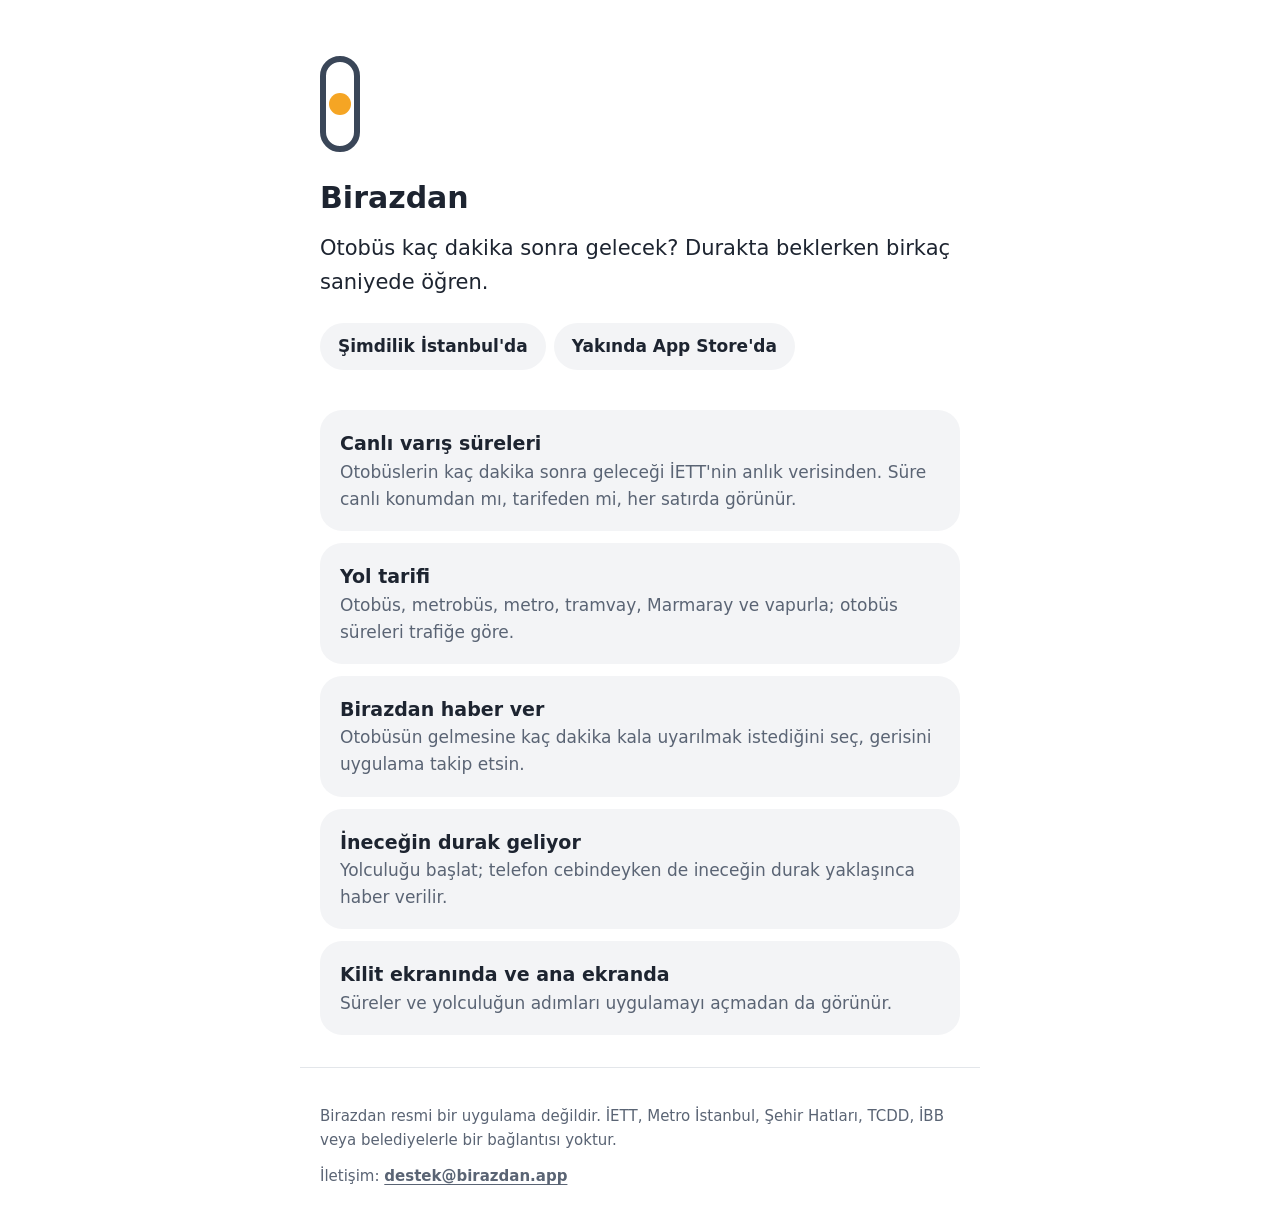
==== index.html @ 0f0e9a71 "Add the website's front page What Birazdan is, where it works, and that it is not official; the app'" ====
<!doctype html>
<html lang="tr">
  <head>
    <meta charset="utf-8" />
    <meta name="viewport" content="width=device-width, initial-scale=1" />
    <title>Birazdan</title>
    <meta name="description" content="Otobüs kaç dakika sonra gelecek? Durakta beklerken birkaç saniyede öğren. İstanbul için canlı varış süreleri ve yol tarifi." />
    <meta property="og:title" content="Birazdan" />
    <meta property="og:description" content="Otobüs kaç dakika sonra gelecek? Durakta beklerken birkaç saniyede öğren." />
    <meta name="theme-color" content="#ffffff" media="(prefers-color-scheme: light)" />
    <meta name="theme-color" content="#12161d" media="(prefers-color-scheme: dark)" />
    <link rel="icon" href="favicon.png" />
    <link rel="apple-touch-icon" href="apple-touch-icon.png" />
    <link rel="stylesheet" href="style.css" />
  </head>
  <body>
    <main>
      <section class="hero">
        <svg class="mark" viewBox="176 64 160 384" role="img" aria-label="Birazdan">
          <rect x="188" y="76" width="136" height="360" rx="68" fill="none" stroke="currentColor" stroke-width="24" />
          <circle cx="256" cy="256" r="44" fill="#F5A524" />
        </svg>
        <h1>Birazdan</h1>
        <p class="lead">Otobüs kaç dakika sonra gelecek? Durakta beklerken birkaç saniyede öğren.</p>
        <p class="pills"><span class="pill">Şimdilik İstanbul'da</span> <span class="pill">Yakında App Store'da</span></p>
      </section>

      <ul class="features">
        <li>
          <strong>Canlı varış süreleri</strong>
          <span>Otobüslerin kaç dakika sonra geleceği İETT'nin anlık verisinden. Süre canlı konumdan mı, tarifeden mi, her satırda görünür.</span>
        </li>
        <li>
          <strong>Yol tarifi</strong>
          <span>Otobüs, metrobüs, metro, tramvay, Marmaray ve vapurla; otobüs süreleri trafiğe göre.</span>
        </li>
        <li>
          <strong>Birazdan haber ver</strong>
          <span>Otobüsün gelmesine kaç dakika kala uyarılmak istediğini seç, gerisini uygulama takip etsin.</span>
        </li>
        <li>
          <strong>İneceğin durak geliyor</strong>
          <span>Yolculuğu başlat; telefon cebindeyken de ineceğin durak yaklaşınca haber verilir.</span>
        </li>
        <li>
          <strong>Kilit ekranında ve ana ekranda</strong>
          <span>Süreler ve yolculuğun adımları uygulamayı açmadan da görünür.</span>
        </li>
      </ul>
    </main>

    <footer>
      <p>Birazdan resmi bir uygulama değildir. İETT, Metro İstanbul, Şehir Hatları, TCDD, İBB veya belediyelerle bir bağlantısı yoktur.</p>
      <p>İletişim: <a href="mailto:destek@birazdan.app">destek@birazdan.app</a></p>
    </footer>
  </body>
</html>
---- style.css ----
/* Birazdan's colors and type, as in the app (see the app repo's CLAUDE.md, "Tasarım"). */

@font-face {
  font-family: "Atkinson Hyperlegible";
  src: url("fonts/AtkinsonHyperlegible-Regular.ttf") format("truetype");
  font-weight: 400;
  font-display: swap;
}

@font-face {
  font-family: "Atkinson Hyperlegible";
  src: url("fonts/AtkinsonHyperlegible-Bold.ttf") format("truetype");
  font-weight: 700;
  font-display: swap;
}

:root {
  --bg: #ffffff;
  --surface: #f3f4f6;
  --divider: #e3e6ea;
  --text: #1d2430;
  --text-2: #5a6474;
  --brand: #3a4658;
  --on-brand: #ffffff;
  color-scheme: light dark;
}

@media (prefers-color-scheme: dark) {
  :root {
    --bg: #12161d;
    --surface: #1d232d;
    --divider: #262d38;
    --text: #eef1f5;
    --text-2: #a3acb9;
    --brand: #dde2e8;
    --on-brand: #12161d;
  }
}

* {
  box-sizing: border-box;
}

html {
  -webkit-text-size-adjust: 100%;
}

body {
  margin: 0;
  background: var(--bg);
  color: var(--text);
  font: 17px/1.6 "Atkinson Hyperlegible", system-ui, -apple-system, sans-serif;
}

main,
footer {
  max-width: 680px;
  margin: 0 auto;
  padding: 0 20px;
}

main {
  padding-top: 56px;
  padding-bottom: 32px;
}

a {
  color: inherit;
  font-weight: 700;
  text-underline-offset: 3px;
}

h1,
h2,
h3 {
  line-height: 1.2;
  margin: 0;
}

h1 {
  font-size: 30px;
}

h2 {
  font-size: 21px;
  margin-top: 40px;
}

h3 {
  font-size: 17px;
  margin-top: 24px;
}

p,
ul {
  margin: 12px 0 0;
}

ul {
  padding-left: 22px;
}

li + li {
  margin-top: 6px;
}

.secondary {
  color: var(--text-2);
}

/* The logo's capsule and lamp; the capsule takes the brand gray of the theme. */
.mark {
  display: block;
  width: 40px;
  height: 96px;
  color: var(--brand);
}

.hero .mark {
  margin-bottom: 28px;
}

.lead {
  font-size: 21px;
  margin-top: 16px;
}

.pills {
  display: flex;
  flex-wrap: wrap;
  gap: 8px;
  margin-top: 24px;
}

.pill {
  padding: 10px 18px;
  border-radius: 999px;
  background: var(--surface);
  font-weight: 700;
}

.features {
  list-style: none;
  padding: 0;
  margin-top: 40px;
  display: grid;
  gap: 12px;
}

.features li {
  margin: 0;
  padding: 18px 20px;
  border-radius: 22px;
  background: var(--surface);
}

.features strong {
  display: block;
  font-size: 19px;
}

.features span {
  color: var(--text-2);
}

/* A text page (privacy, KVKK, support, sources). */
.page header {
  display: flex;
  align-items: center;
  gap: 14px;
  margin-bottom: 32px;
  text-decoration: none;
}

.page header .mark {
  width: 20px;
  height: 48px;
}

.updated {
  color: var(--text-2);
  font-size: 15px;
  margin-top: 8px;
}

footer {
  padding-top: 24px;
  padding-bottom: 40px;
  border-top: 1px solid var(--divider);
  color: var(--text-2);
  font-size: 15px;
}

footer nav {
  display: flex;
  flex-wrap: wrap;
  gap: 4px 18px;
  margin-bottom: 12px;
}

footer nav a {
  display: inline-block;
  padding: 10px 0;
  color: var(--text);
}
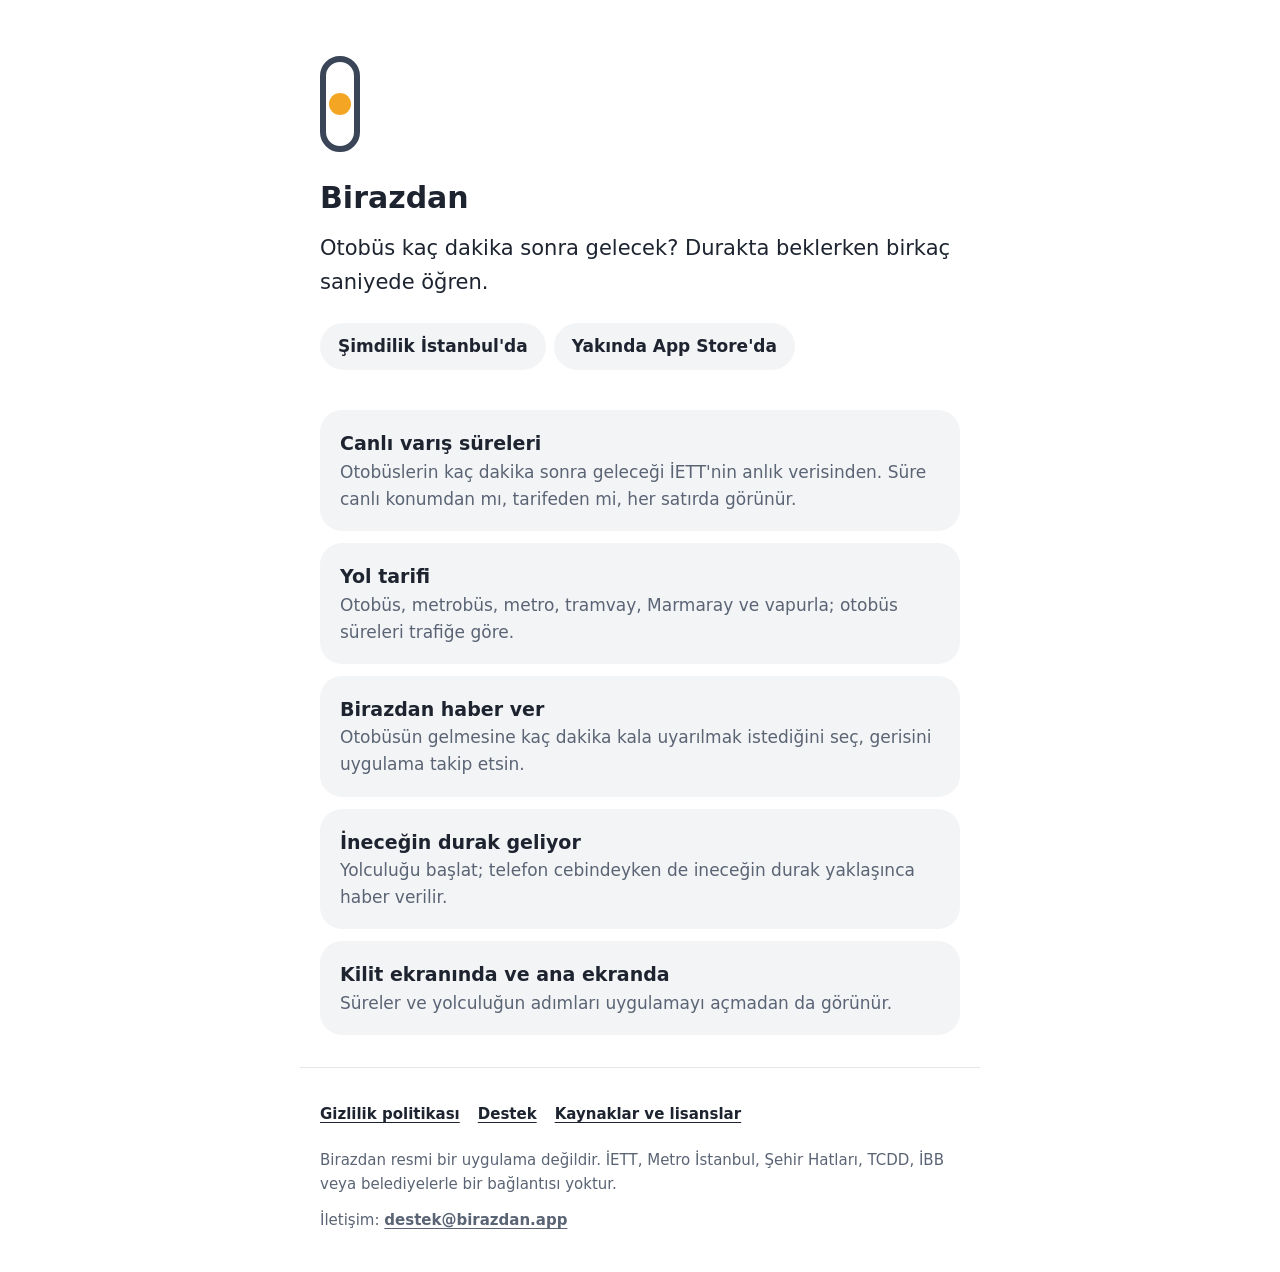
==== commit c6154bc8: "Publish the privacy policy, support and sources pages The privacy policy, a support page with common" ====
--- a/index.html
+++ b/index.html
@@ -50,6 +50,11 @@
     </main>
 
     <footer>
+      <nav>
+        <a href="gizlilik/">Gizlilik politikası</a>
+        <a href="destek/">Destek</a>
+        <a href="kaynaklar/">Kaynaklar ve lisanslar</a>
+      </nav>
       <p>Birazdan resmi bir uygulama değildir. İETT, Metro İstanbul, Şehir Hatları, TCDD, İBB veya belediyelerle bir bağlantısı yoktur.</p>
       <p>İletişim: <a href="mailto:destek@birazdan.app">destek@birazdan.app</a></p>
     </footer>
--- a/style.css
+++ b/style.css
@@ -203,3 +203,15 @@
   padding: 10px 0;
   color: var(--text);
 }
+
+/* A note for the review of a draft; none is published. */
+.todo {
+  padding: 12px 16px;
+  border: 2px dashed var(--text-2);
+  border-radius: 16px;
+}
+
+.page main > a {
+  display: inline-block;
+  text-decoration: none;
+}
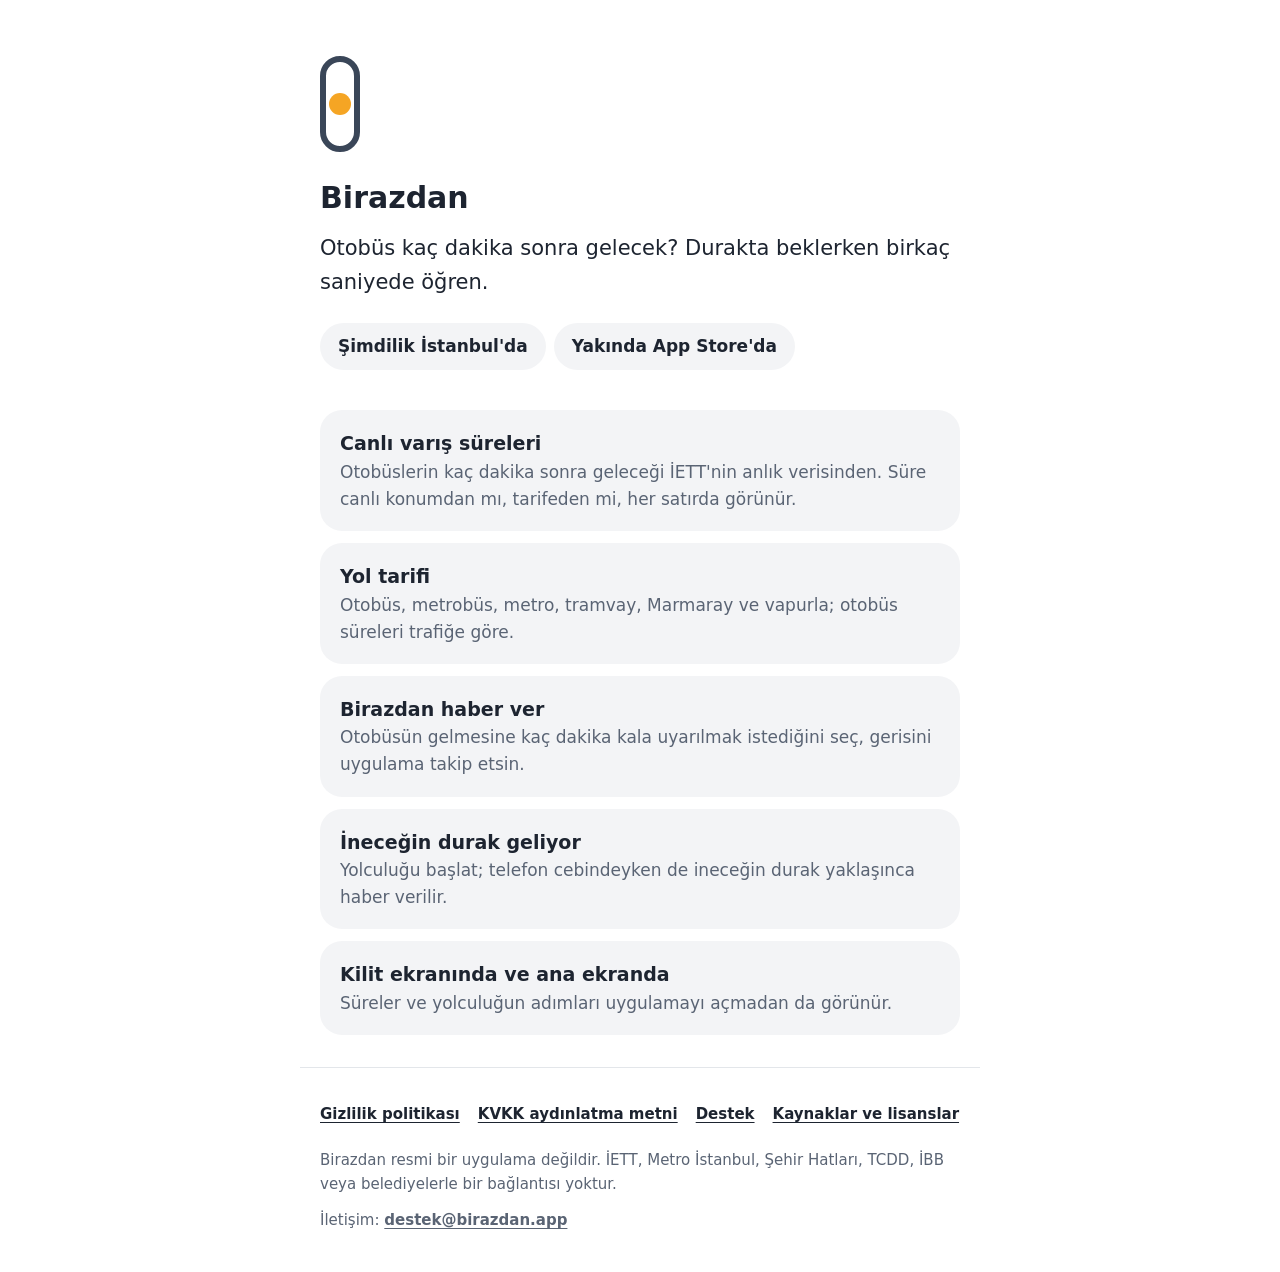
==== commit a2597f2f: "Publish the KVKK notice Link it from every page's footer and from the privacy policy, which now also" ====
--- a/index.html
+++ b/index.html
@@ -52,6 +52,7 @@
     <footer>
       <nav>
         <a href="gizlilik/">Gizlilik politikası</a>
+        <a href="kvkk/">KVKK aydınlatma metni</a>
         <a href="destek/">Destek</a>
         <a href="kaynaklar/">Kaynaklar ve lisanslar</a>
       </nav>
--- a/style.css
+++ b/style.css
@@ -204,13 +204,6 @@
   color: var(--text);
 }
 
-/* A note for the review of a draft; none is published. */
-.todo {
-  padding: 12px 16px;
-  border: 2px dashed var(--text-2);
-  border-radius: 16px;
-}
-
 .page main > a {
   display: inline-block;
   text-decoration: none;
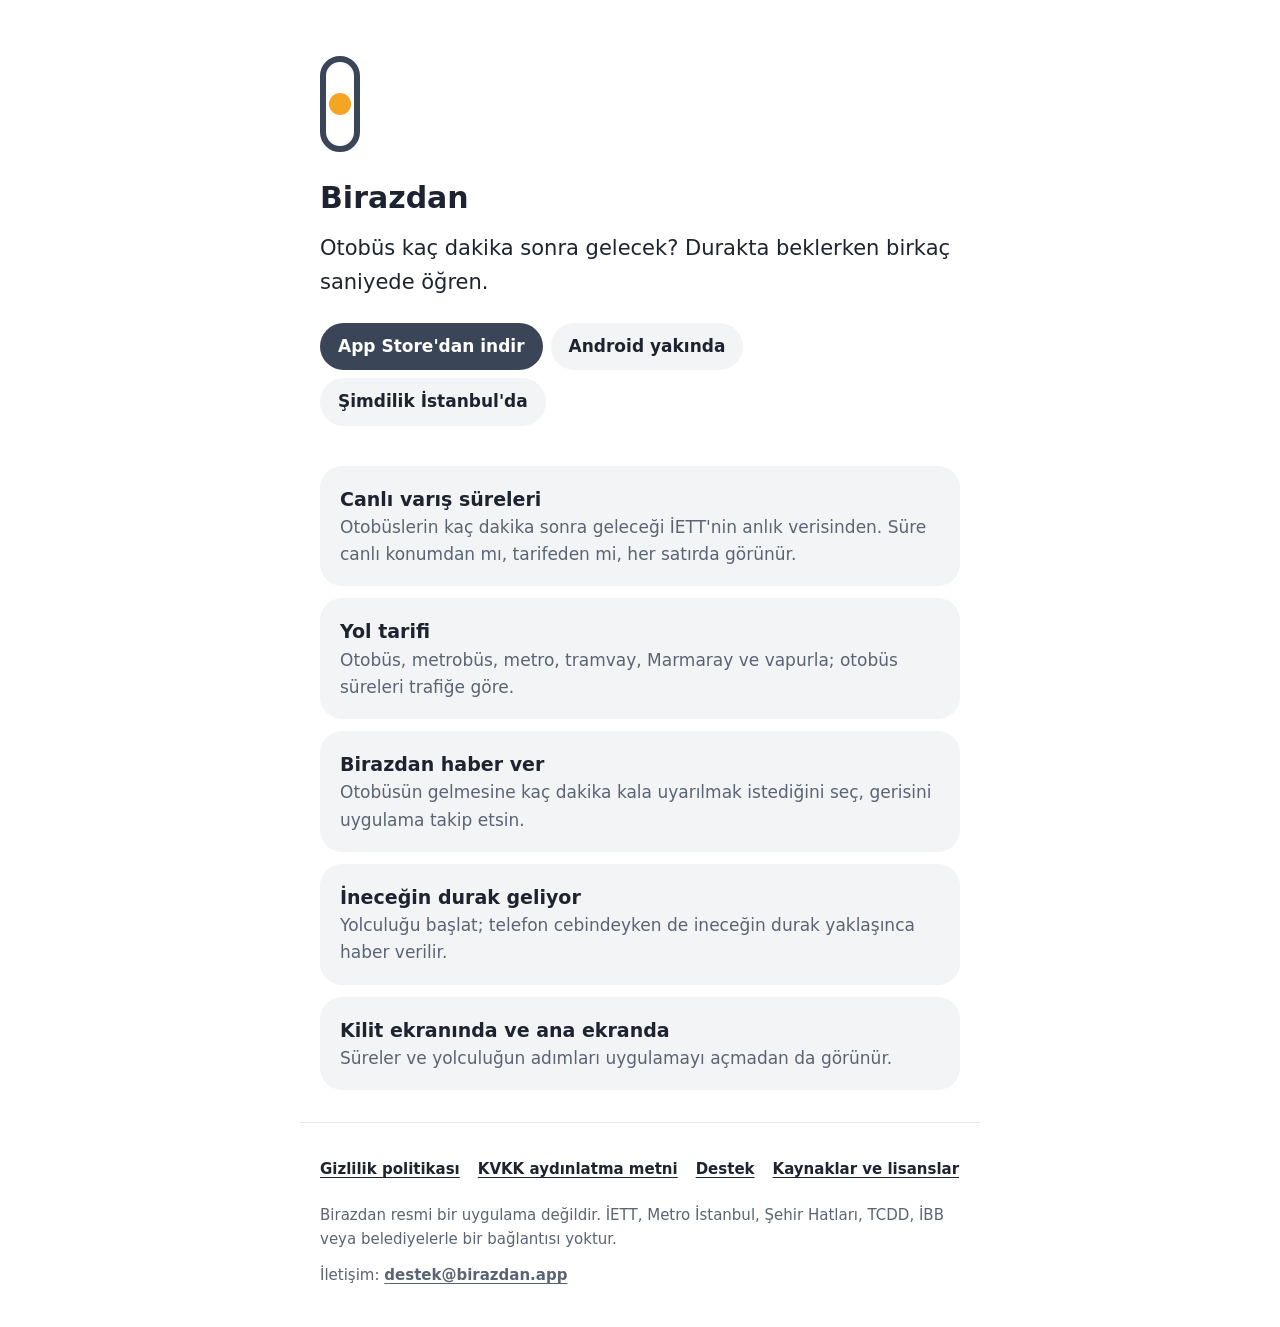
==== commit 44120b03: "Link to the App Store Birazdan is out on the App Store: the home page links to it instead of saying " ====
--- a/index.html
+++ b/index.html
@@ -7,6 +7,7 @@
     <meta name="description" content="Otobüs kaç dakika sonra gelecek? Durakta beklerken birkaç saniyede öğren. İstanbul için canlı varış süreleri ve yol tarifi." />
     <meta property="og:title" content="Birazdan" />
     <meta property="og:description" content="Otobüs kaç dakika sonra gelecek? Durakta beklerken birkaç saniyede öğren." />
+    <meta name="apple-itunes-app" content="app-id=6818536979" />
     <meta name="theme-color" content="#ffffff" media="(prefers-color-scheme: light)" />
     <meta name="theme-color" content="#12161d" media="(prefers-color-scheme: dark)" />
     <link rel="icon" href="favicon.png" />
@@ -22,7 +23,11 @@
         </svg>
         <h1>Birazdan</h1>
         <p class="lead">Otobüs kaç dakika sonra gelecek? Durakta beklerken birkaç saniyede öğren.</p>
-        <p class="pills"><span class="pill">Şimdilik İstanbul'da</span> <span class="pill">Yakında App Store'da</span></p>
+        <p class="pills">
+          <a class="pill pill-primary" href="https://apps.apple.com/tr/app/birazdan/id6818536979">App Store'dan indir</a>
+          <span class="pill">Android yakında</span>
+          <span class="pill">Şimdilik İstanbul'da</span>
+        </p>
       </section>
 
       <ul class="features">
--- a/style.css
+++ b/style.css
@@ -139,6 +139,13 @@
   font-weight: 700;
 }
 
+/* The download link: the app's primary button (brand gray, full capsule). */
+.pill-primary {
+  background: var(--brand);
+  color: var(--on-brand);
+  text-decoration: none;
+}
+
 .features {
   list-style: none;
   padding: 0;
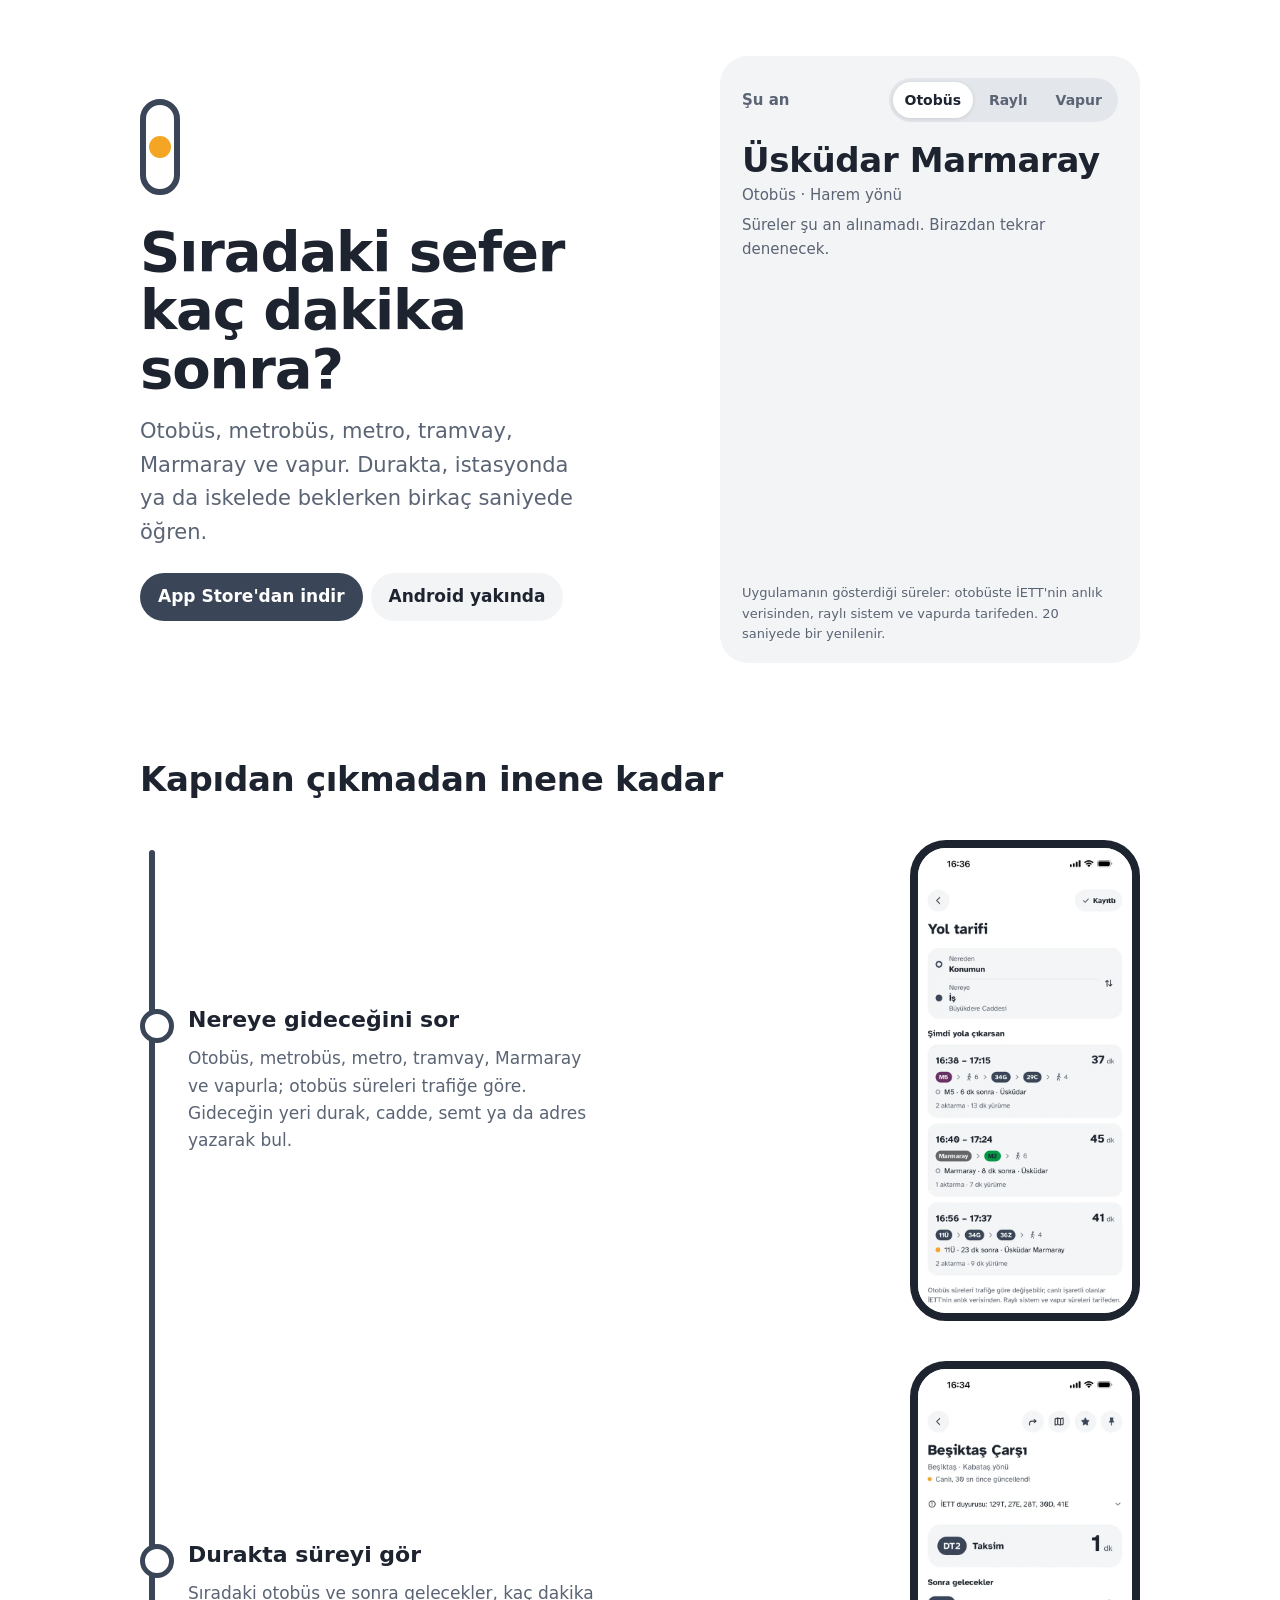
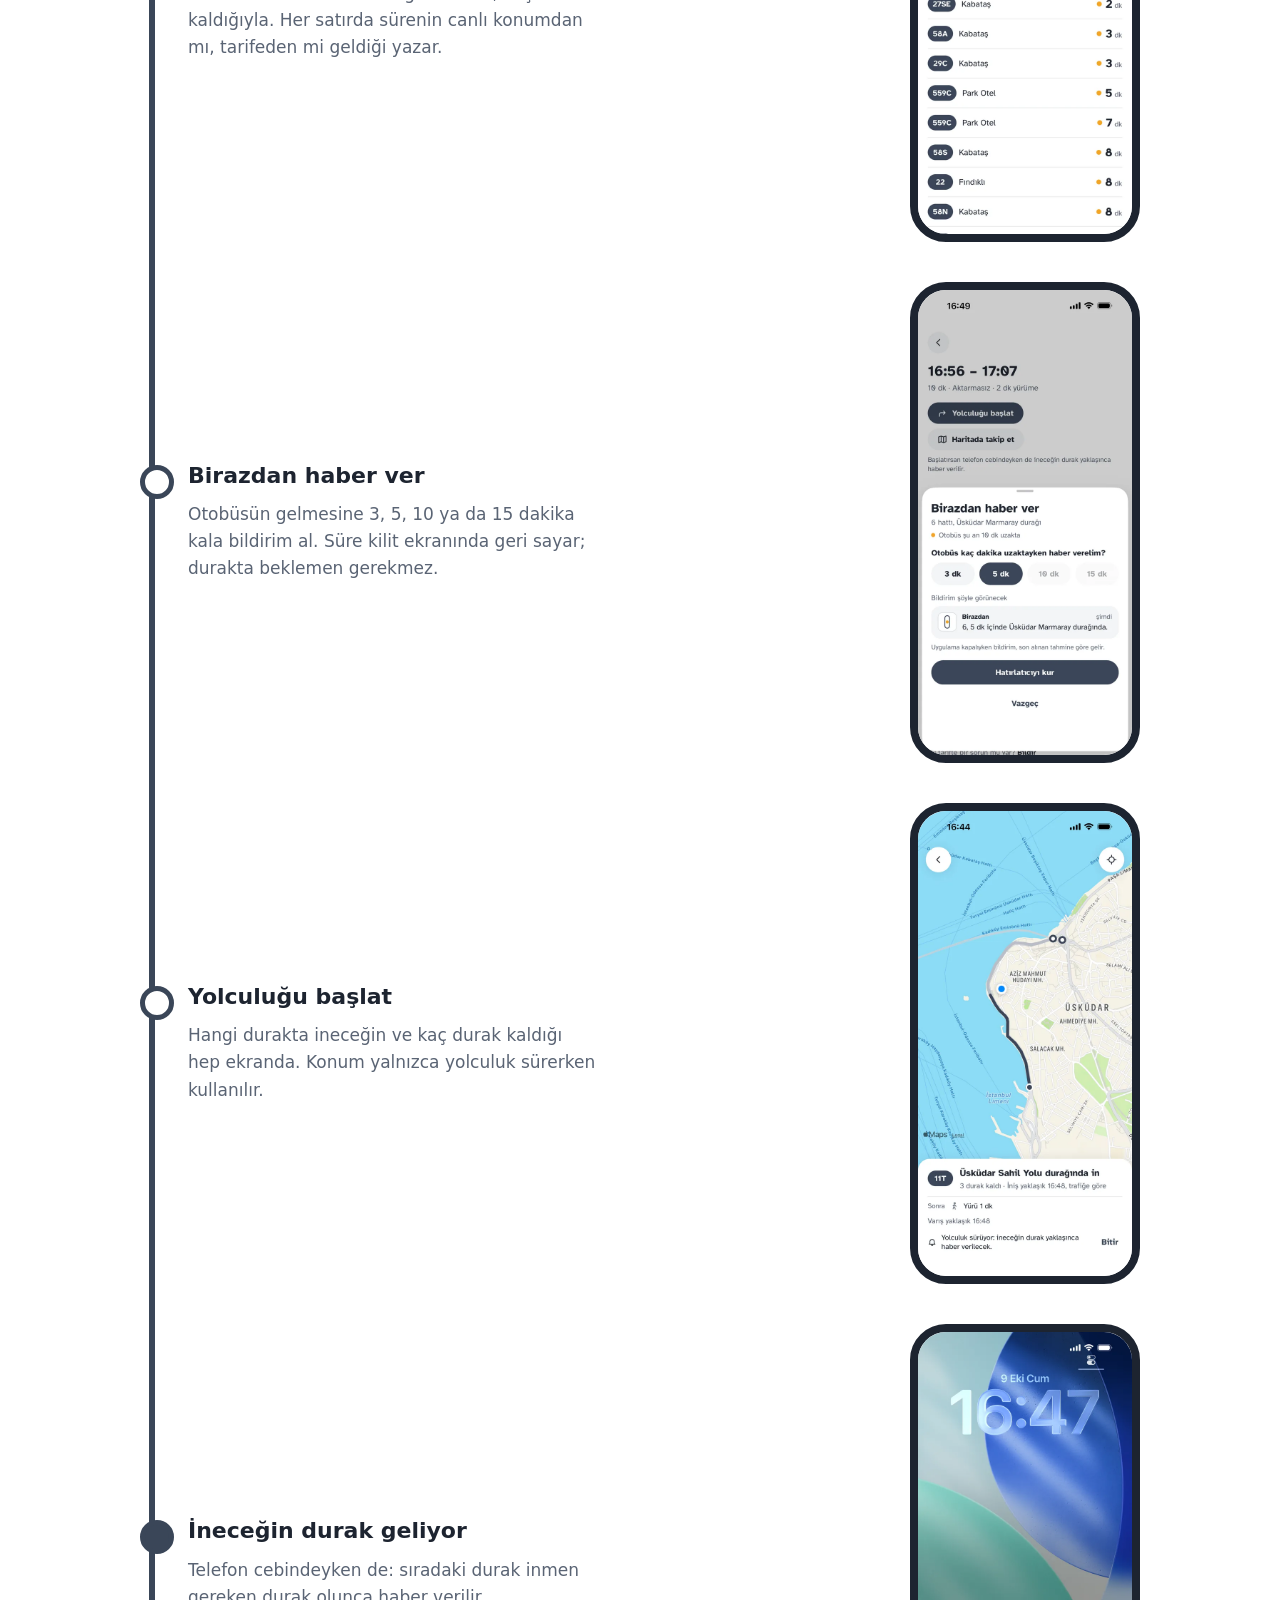
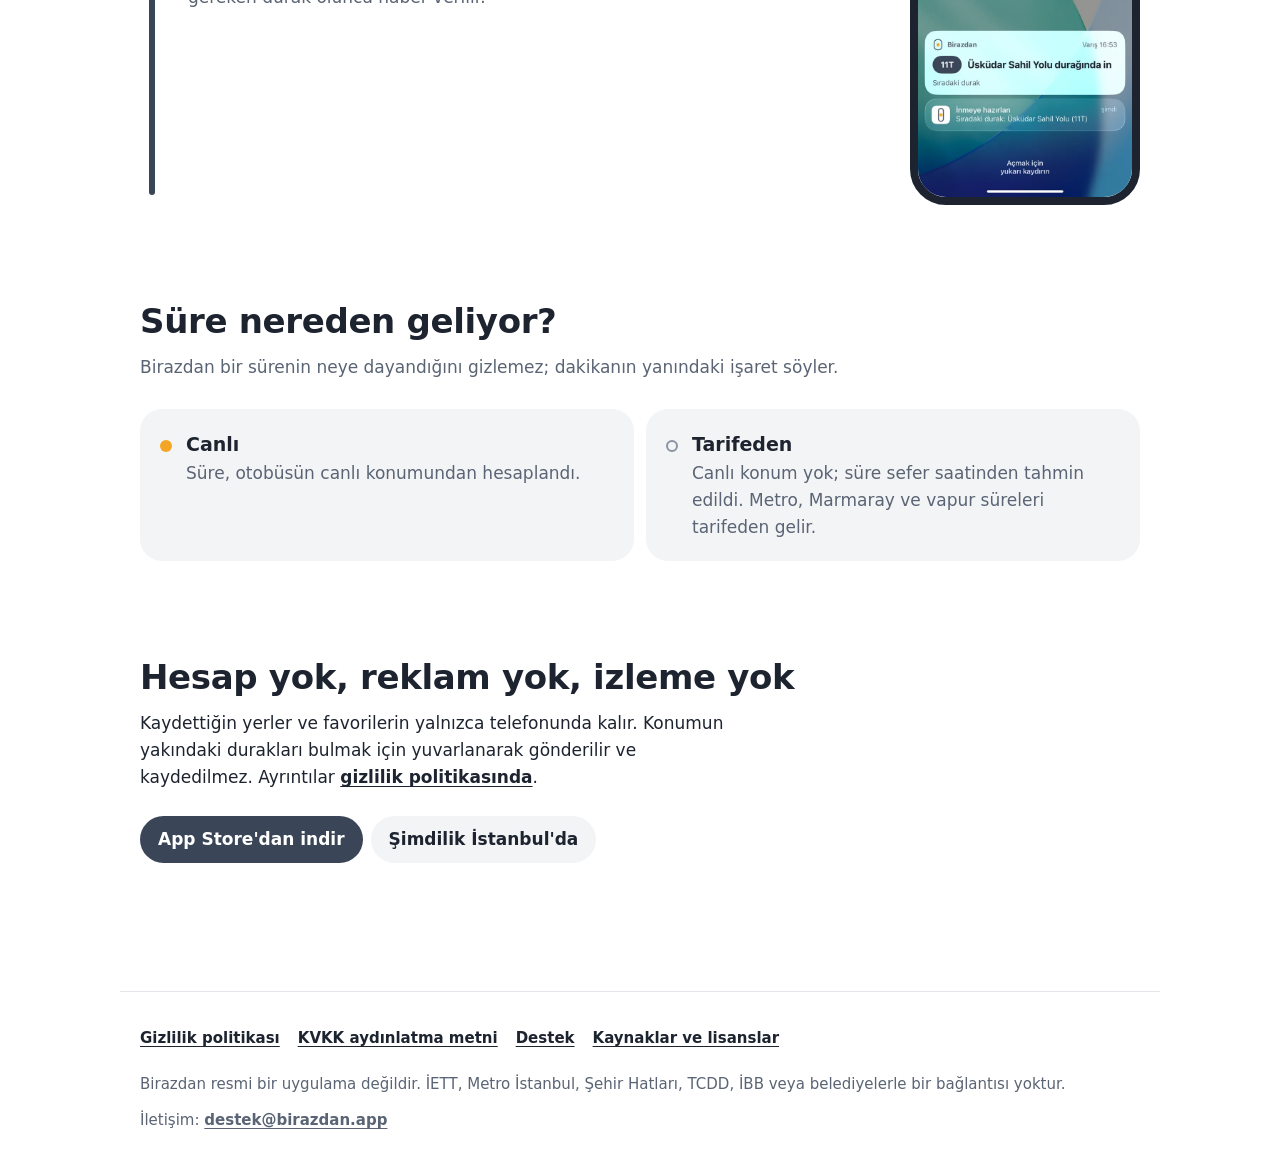
==== commit bf85dfa5: "Redo the home page: live times, every kind of transit, the trip in steps The headline asks when the " ====
--- a/index.html
+++ b/index.html
@@ -4,54 +4,121 @@
     <meta charset="utf-8" />
     <meta name="viewport" content="width=device-width, initial-scale=1" />
     <title>Birazdan</title>
-    <meta name="description" content="Otobüs kaç dakika sonra gelecek? Durakta beklerken birkaç saniyede öğren. İstanbul için canlı varış süreleri ve yol tarifi." />
+    <meta name="description" content="Sıradaki sefer kaç dakika sonra? Otobüs, metrobüs, metro, tramvay, Marmaray ve vapur için canlı süreler ve yol tarifi. İstanbul'da." />
     <meta property="og:title" content="Birazdan" />
-    <meta property="og:description" content="Otobüs kaç dakika sonra gelecek? Durakta beklerken birkaç saniyede öğren." />
+    <meta property="og:description" content="Sıradaki sefer kaç dakika sonra? Durakta beklerken birkaç saniyede öğren." />
     <meta name="apple-itunes-app" content="app-id=6818536979" />
     <meta name="theme-color" content="#ffffff" media="(prefers-color-scheme: light)" />
     <meta name="theme-color" content="#12161d" media="(prefers-color-scheme: dark)" />
     <link rel="icon" href="favicon.png" />
     <link rel="apple-touch-icon" href="apple-touch-icon.png" />
+    <link rel="preconnect" href="https://api.birazdan.app" crossorigin />
     <link rel="stylesheet" href="style.css" />
   </head>
-  <body>
+  <body class="home">
     <main>
       <section class="hero">
-        <svg class="mark" viewBox="176 64 160 384" role="img" aria-label="Birazdan">
-          <rect x="188" y="76" width="136" height="360" rx="68" fill="none" stroke="currentColor" stroke-width="24" />
-          <circle cx="256" cy="256" r="44" fill="#F5A524" />
-        </svg>
-        <h1>Birazdan</h1>
-        <p class="lead">Otobüs kaç dakika sonra gelecek? Durakta beklerken birkaç saniyede öğren.</p>
+        <div class="hero-text">
+          <svg class="mark" viewBox="176 64 160 384" role="img" aria-label="Birazdan">
+            <rect x="188" y="76" width="136" height="360" rx="68" fill="none" stroke="currentColor" stroke-width="24" />
+            <circle cx="256" cy="256" r="44" fill="#F5A524" />
+          </svg>
+          <h1>Sıradaki sefer kaç dakika sonra?</h1>
+          <p class="lead">Otobüs, metrobüs, metro, tramvay, Marmaray ve vapur. Durakta, istasyonda ya da iskelede beklerken birkaç saniyede öğren.</p>
+          <p class="pills">
+            <a class="pill pill-primary" href="https://apps.apple.com/tr/app/birazdan/id6818536979">App Store'dan indir</a>
+            <span class="pill">Android yakında</span>
+          </p>
+        </div>
+
+        <!-- A real stop's arrivals, live from the app's own server (live.js). -->
+        <section class="board" aria-labelledby="board-title" data-board>
+          <div class="board-top">
+            <span class="board-now">Şu an</span>
+            <div class="board-stops" role="tablist" aria-label="Durak">
+              <button type="button" role="tab" data-stop="222002" data-name="Üsküdar Marmaray" data-side="Otobüs · Harem yönü" aria-selected="true">Otobüs</button>
+              <button type="button" role="tab" data-stop="rail-122" data-name="Üsküdar" data-side="M5 ve Marmaray istasyonu" aria-selected="false">Raylı</button>
+              <button type="button" role="tab" data-stop="ferry-kadikoy" data-name="Kadıköy" data-side="Vapur iskelesi" aria-selected="false">Vapur</button>
+            </div>
+          </div>
+          <h2 id="board-title" class="board-name" data-board-name>Üsküdar Marmaray</h2>
+          <p class="board-side" data-board-side>Otobüs · Harem yönü</p>
+          <p class="board-status" data-status aria-live="polite">Süreler yükleniyor…</p>
+          <ol class="board-rows" data-rows></ol>
+          <p class="board-note">Uygulamanın gösterdiği süreler: otobüste İETT'nin anlık verisinden, raylı sistem ve vapurda tarifeden. 20 saniyede bir yenilenir.</p>
+        </section>
+      </section>
+
+      <section class="trip" aria-labelledby="trip-title">
+        <h2 id="trip-title">Kapıdan çıkmadan inene kadar</h2>
+        <ol class="trip-line">
+          <li>
+            <div class="trip-text">
+              <h3>Nereye gideceğini sor</h3>
+              <p>Otobüs, metrobüs, metro, tramvay, Marmaray ve vapurla; otobüs süreleri trafiğe göre. Gideceğin yeri durak, cadde, semt ya da adres yazarak bul.</p>
+            </div>
+            <img src="img/yol-tarifi.webp" width="600" height="1304" loading="lazy" alt="Yol tarifi ekranı: konumundan işe üç seçenek, binilecek hatlar ve varış saatleri." />
+          </li>
+          <li>
+            <div class="trip-text">
+              <h3>Durakta süreyi gör</h3>
+              <p>Sıradaki otobüs ve sonra gelecekler, kaç dakika kaldığıyla. Her satırda sürenin canlı konumdan mı, tarifeden mi geldiği yazar.</p>
+            </div>
+            <img src="img/durak.webp" width="600" height="1304" loading="lazy" alt="Durak ekranı: Beşiktaş Çarşı'ya gelen otobüsler ve dakikaları." />
+          </li>
+          <li>
+            <div class="trip-text">
+              <h3>Birazdan haber ver</h3>
+              <p>Otobüsün gelmesine 3, 5, 10 ya da 15 dakika kala bildirim al. Süre kilit ekranında geri sayar; durakta beklemen gerekmez.</p>
+            </div>
+            <img src="img/hatirlatici.webp" width="600" height="1304" loading="lazy" alt="Birazdan haber ver paneli: kaç dakika kala haber verileceğinin seçimi ve bildirimin önizlemesi." />
+          </li>
+          <li>
+            <div class="trip-text">
+              <h3>Yolculuğu başlat</h3>
+              <p>Hangi durakta ineceğin ve kaç durak kaldığı hep ekranda. Konum yalnızca yolculuk sürerken kullanılır.</p>
+            </div>
+            <img src="img/takip.webp" width="600" height="1304" loading="lazy" alt="Haritada takip ekranı: Üsküdar Sahil Yolu durağında in, üç durak kaldı." />
+          </li>
+          <li>
+            <div class="trip-text">
+              <h3>İneceğin durak geliyor</h3>
+              <p>Telefon cebindeyken de: sıradaki durak inmen gereken durak olunca haber verilir.</p>
+            </div>
+            <img src="img/kilit.webp" width="600" height="1304" loading="lazy" alt="Kilit ekranı: canlı takipte sıradaki durak ve İnmeye hazırlan bildirimi." />
+          </li>
+        </ol>
+      </section>
+
+      <section class="states" aria-labelledby="states-title">
+        <h2 id="states-title">Süre nereden geliyor?</h2>
+        <p class="secondary">Birazdan bir sürenin neye dayandığını gizlemez; dakikanın yanındaki işaret söyler.</p>
+        <ul class="state-list">
+          <li>
+            <span class="dot dot-live" aria-hidden="true"></span>
+            <div>
+              <strong>Canlı</strong>
+              <span>Süre, otobüsün canlı konumundan hesaplandı.</span>
+            </div>
+          </li>
+          <li>
+            <span class="dot dot-scheduled" aria-hidden="true"></span>
+            <div>
+              <strong>Tarifeden</strong>
+              <span>Canlı konum yok; süre sefer saatinden tahmin edildi. Metro, Marmaray ve vapur süreleri tarifeden gelir.</span>
+            </div>
+          </li>
+        </ul>
+      </section>
+
+      <section class="private" aria-labelledby="private-title">
+        <h2 id="private-title">Hesap yok, reklam yok, izleme yok</h2>
+        <p>Kaydettiğin yerler ve favorilerin yalnızca telefonunda kalır. Konumun yakındaki durakları bulmak için yuvarlanarak gönderilir ve kaydedilmez. Ayrıntılar <a href="gizlilik/">gizlilik politikasında</a>.</p>
         <p class="pills">
           <a class="pill pill-primary" href="https://apps.apple.com/tr/app/birazdan/id6818536979">App Store'dan indir</a>
-          <span class="pill">Android yakında</span>
           <span class="pill">Şimdilik İstanbul'da</span>
         </p>
       </section>
-
-      <ul class="features">
-        <li>
-          <strong>Canlı varış süreleri</strong>
-          <span>Otobüslerin kaç dakika sonra geleceği İETT'nin anlık verisinden. Süre canlı konumdan mı, tarifeden mi, her satırda görünür.</span>
-        </li>
-        <li>
-          <strong>Yol tarifi</strong>
-          <span>Otobüs, metrobüs, metro, tramvay, Marmaray ve vapurla; otobüs süreleri trafiğe göre.</span>
-        </li>
-        <li>
-          <strong>Birazdan haber ver</strong>
-          <span>Otobüsün gelmesine kaç dakika kala uyarılmak istediğini seç, gerisini uygulama takip etsin.</span>
-        </li>
-        <li>
-          <strong>İneceğin durak geliyor</strong>
-          <span>Yolculuğu başlat; telefon cebindeyken de ineceğin durak yaklaşınca haber verilir.</span>
-        </li>
-        <li>
-          <strong>Kilit ekranında ve ana ekranda</strong>
-          <span>Süreler ve yolculuğun adımları uygulamayı açmadan da görünür.</span>
-        </li>
-      </ul>
     </main>
 
     <footer>
@@ -64,5 +131,7 @@
       <p>Birazdan resmi bir uygulama değildir. İETT, Metro İstanbul, Şehir Hatları, TCDD, İBB veya belediyelerle bir bağlantısı yoktur.</p>
       <p>İletişim: <a href="mailto:destek@birazdan.app">destek@birazdan.app</a></p>
     </footer>
+
+    <script src="live.js" defer></script>
   </body>
 </html>
--- a/style.css
+++ b/style.css
@@ -22,6 +22,9 @@
   --text-2: #5a6474;
   --brand: #3a4658;
   --on-brand: #ffffff;
+  --border: #d5d9df;
+  --live: #f5a524;
+  --scheduled: #8a93a1;
   color-scheme: light dark;
 }
 
@@ -34,6 +37,8 @@
     --text-2: #a3acb9;
     --brand: #dde2e8;
     --on-brand: #12161d;
+    --border: #3a4250;
+    --scheduled: #7d8795;
   }
 }
 
@@ -215,3 +220,365 @@
   display: inline-block;
   text-decoration: none;
 }
+
+/* ---- Home page ---------------------------------------------------------------------------- */
+
+.home main {
+  max-width: 1040px;
+}
+
+:focus-visible {
+  outline: 3px solid var(--brand);
+  outline-offset: 3px;
+}
+
+.home h1 {
+  font-size: clamp(34px, 6vw, 56px);
+  line-height: 1.05;
+  letter-spacing: -0.02em;
+  max-width: 13ch;
+}
+
+.home .hero {
+  display: grid;
+  gap: 40px;
+  align-items: center;
+}
+
+@media (min-width: 860px) {
+  .home .hero {
+    grid-template-columns: 1fr 420px;
+    gap: 64px;
+    min-height: 560px;
+  }
+}
+
+.home .lead {
+  color: var(--text-2);
+  max-width: 34ch;
+}
+
+.pills .pill {
+  min-height: 44px;
+  display: inline-flex;
+  align-items: center;
+}
+
+/* The stop board: the app's stop screen, with real times. */
+.board {
+  padding: 22px 22px 18px;
+  border-radius: 28px;
+  background: var(--surface);
+}
+
+.board h2 {
+  margin: 0;
+}
+
+.board-top {
+  display: flex;
+  align-items: center;
+  justify-content: space-between;
+  gap: 12px;
+  flex-wrap: wrap;
+}
+
+.board-now {
+  font-size: 15px;
+  font-weight: 700;
+  color: var(--text-2);
+}
+
+.board-stops {
+  display: flex;
+  gap: 4px;
+  padding: 4px;
+  border-radius: 999px;
+  background: var(--divider);
+}
+
+.board-stops button {
+  font: inherit;
+  font-size: 14px;
+  font-weight: 700;
+  min-height: 36px;
+  padding: 0 12px;
+  border: 0;
+  border-radius: 999px;
+  background: var(--divider);
+  color: var(--text-2);
+  cursor: pointer;
+}
+
+.board-stops button[aria-selected="true"] {
+  background: var(--bg);
+  color: var(--text);
+  box-shadow: 0 1px 4px rgb(29 36 48 / 0.12);
+}
+
+.board-name {
+  margin-top: 18px !important;
+  font-size: 26px;
+}
+
+.board-side {
+  margin-top: 2px;
+  color: var(--text-2);
+  font-size: 15px;
+}
+
+.board-status {
+  margin-top: 6px;
+  min-height: 24px;
+  display: flex;
+  align-items: center;
+  gap: 8px;
+  color: var(--text-2);
+  font-size: 15px;
+}
+
+.board-rows {
+  list-style: none;
+  padding: 0;
+  margin: 12px 0 0;
+  min-height: 300px;
+}
+
+.board-rows li {
+  display: grid;
+  grid-template-columns: auto 1fr auto;
+  align-items: center;
+  gap: 12px;
+  min-height: 60px;
+  margin: 0;
+  border-top: 1px solid var(--divider);
+}
+
+.board-rows li:first-child {
+  border-top: 0;
+}
+
+.badge {
+  min-width: 58px;
+  padding: 6px 12px;
+  border-radius: 999px;
+  background: var(--brand);
+  color: var(--on-brand);
+  font-weight: 700;
+  font-size: 16px;
+  text-align: center;
+}
+
+.headsign {
+  overflow: hidden;
+  text-overflow: ellipsis;
+  white-space: nowrap;
+}
+
+.time {
+  display: flex;
+  align-items: baseline;
+  gap: 4px;
+  font-variant-numeric: tabular-nums;
+}
+
+.time .dot {
+  align-self: center;
+  margin-right: 6px;
+}
+
+.min {
+  font-size: 26px;
+  font-weight: 700;
+  line-height: 1;
+}
+
+.unit {
+  font-size: 15px;
+  color: var(--text-2);
+}
+
+.board-note {
+  margin-top: 10px;
+  font-size: 13px;
+  color: var(--text-2);
+}
+
+/* Live and timetable marks, as in the app: a filled amber dot that breathes, a hollow gray ring. */
+.dot {
+  display: inline-block;
+  flex: none;
+  width: 10px;
+  height: 10px;
+  border-radius: 50%;
+}
+
+.dot-live {
+  background: var(--live);
+  box-shadow: 0 0 0 0 rgb(245 165 36 / 0.45);
+  animation: breathe 2s ease-out infinite;
+}
+
+.dot-scheduled {
+  border: 2px solid var(--scheduled);
+}
+
+@keyframes breathe {
+  0% {
+    box-shadow: 0 0 0 0 rgb(245 165 36 / 0.45);
+  }
+  70% {
+    box-shadow: 0 0 0 8px rgb(245 165 36 / 0);
+  }
+  100% {
+    box-shadow: 0 0 0 0 rgb(245 165 36 / 0);
+  }
+}
+
+@media (prefers-reduced-motion: reduce) {
+  .dot-live {
+    animation: none;
+  }
+}
+
+/* A trip from door to stop, drawn as the app draws a line: stops on a capsule rail. */
+.home section.trip,
+.home section.states,
+.home section.private {
+  margin-top: 96px;
+}
+
+.home section > h2 {
+  font-size: clamp(26px, 3.6vw, 34px);
+  letter-spacing: -0.01em;
+  margin: 0;
+}
+
+.trip-line {
+  list-style: none;
+  padding: 0;
+  margin: 40px 0 0;
+  position: relative;
+}
+
+.trip-line::before {
+  content: "";
+  position: absolute;
+  left: 9px;
+  top: 10px;
+  bottom: 10px;
+  width: 6px;
+  border-radius: 3px;
+  background: var(--brand);
+}
+
+.trip-line li {
+  position: relative;
+  margin: 0;
+  padding: 0 0 56px 48px;
+  display: grid;
+  gap: 20px;
+  align-items: start;
+}
+
+.trip-line li:last-child {
+  padding-bottom: 0;
+}
+
+/* Each step a stop on the rail, beside its words; the last, where the trip ends, filled. */
+.trip-text {
+  position: relative;
+}
+
+.trip-text::before {
+  content: "";
+  position: absolute;
+  left: -48px;
+  top: 2px;
+  width: 24px;
+  height: 24px;
+  border-radius: 50%;
+  border: 5px solid var(--brand);
+  background: var(--bg);
+}
+
+.trip-line li:last-child .trip-text::before {
+  background: var(--brand);
+}
+
+.trip-text h3 {
+  margin: 0;
+  font-size: 22px;
+}
+
+.trip-text p {
+  color: var(--text-2);
+  max-width: 38ch;
+}
+
+.trip-line img {
+  width: 100%;
+  max-width: 230px;
+  height: auto;
+  border-radius: 36px;
+  border: 8px solid var(--text);
+  background: var(--text);
+}
+
+@media (min-width: 760px) {
+  .trip-line li {
+    grid-template-columns: 1fr 230px;
+    gap: 48px;
+    align-items: center;
+    padding-bottom: 40px;
+  }
+}
+
+.state-list {
+  list-style: none;
+  padding: 0;
+  margin: 28px 0 0;
+  display: grid;
+  gap: 12px;
+}
+
+@media (min-width: 760px) {
+  .state-list {
+    grid-template-columns: 1fr 1fr;
+  }
+}
+
+.state-list li {
+  margin: 0;
+  padding: 20px;
+  border-radius: 22px;
+  background: var(--surface);
+  display: flex;
+  gap: 14px;
+  align-items: baseline;
+}
+
+.state-list .dot {
+  width: 12px;
+  height: 12px;
+  position: relative;
+  top: 1px;
+}
+
+.state-list strong {
+  display: block;
+  font-size: 19px;
+}
+
+.state-list span {
+  color: var(--text-2);
+}
+
+.home .private p {
+  max-width: 56ch;
+}
+
+.home footer {
+  max-width: 1040px;
+  margin-top: 96px;
+}
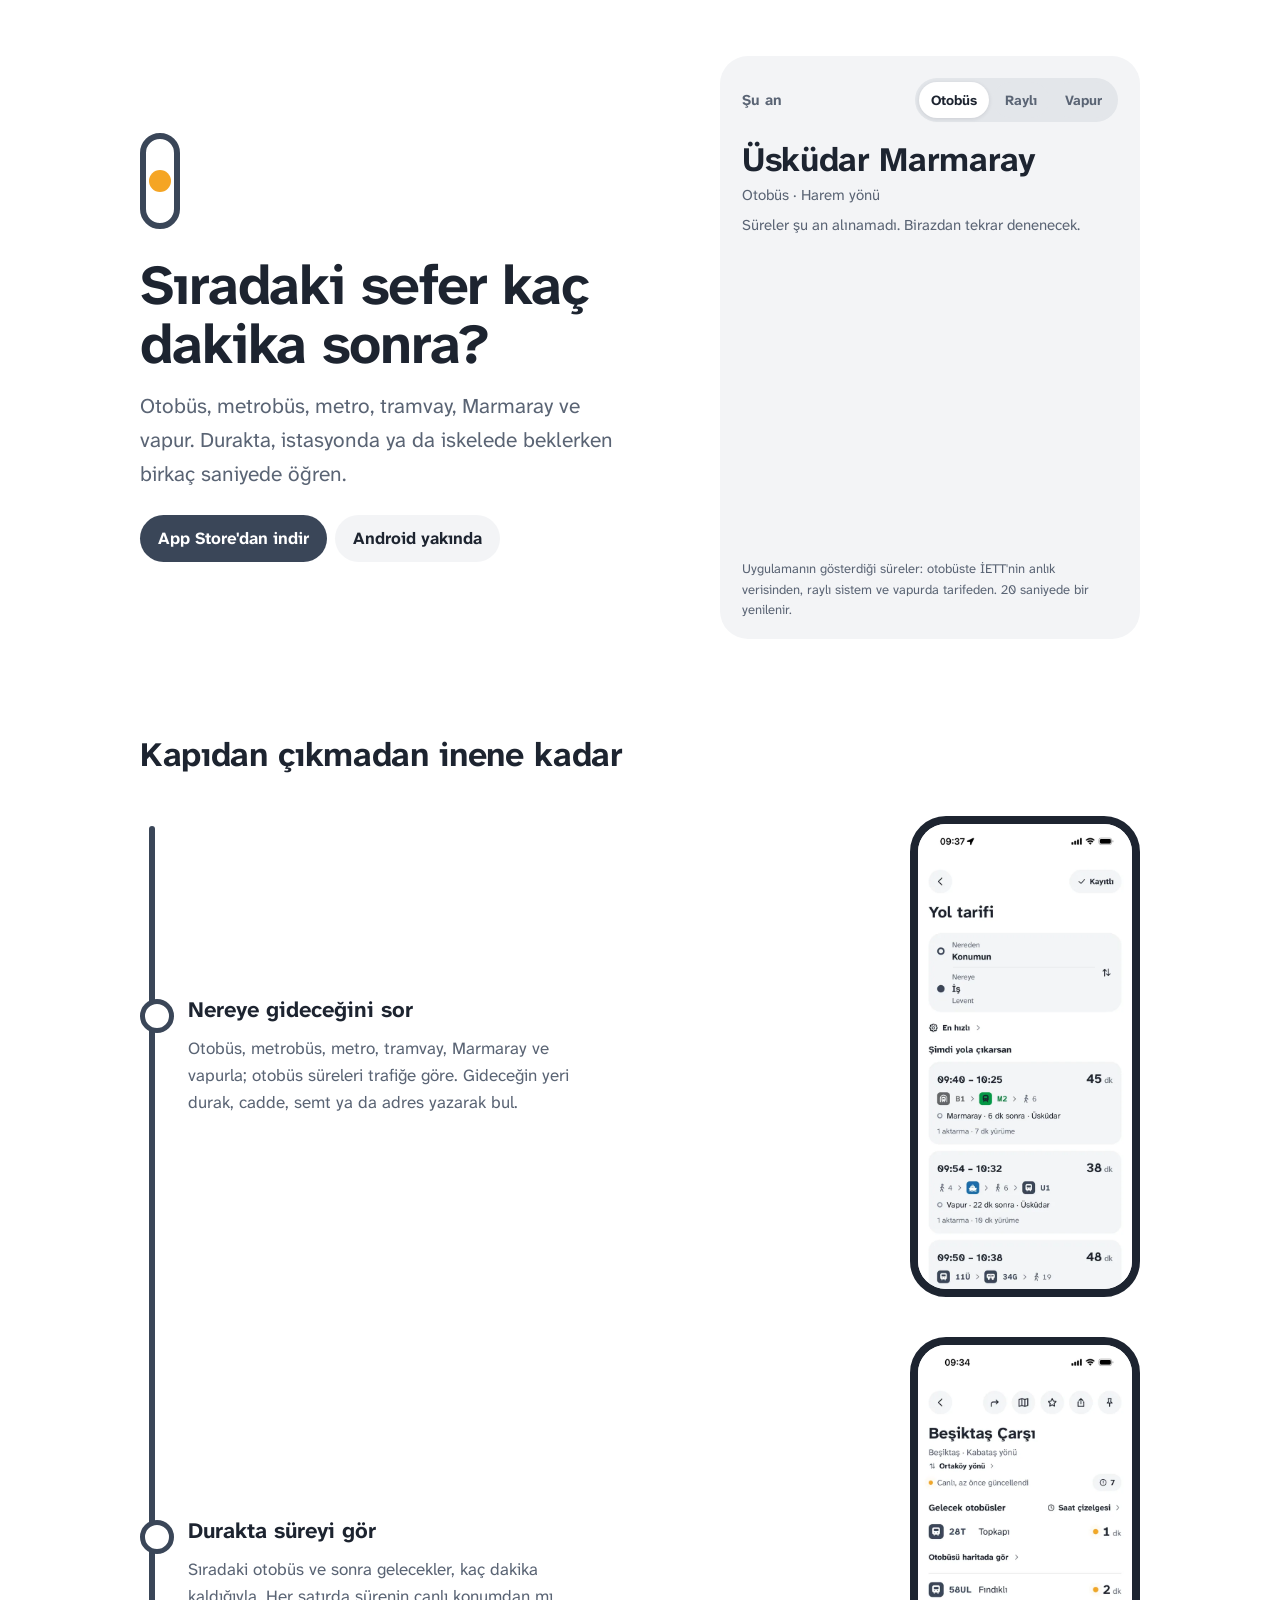
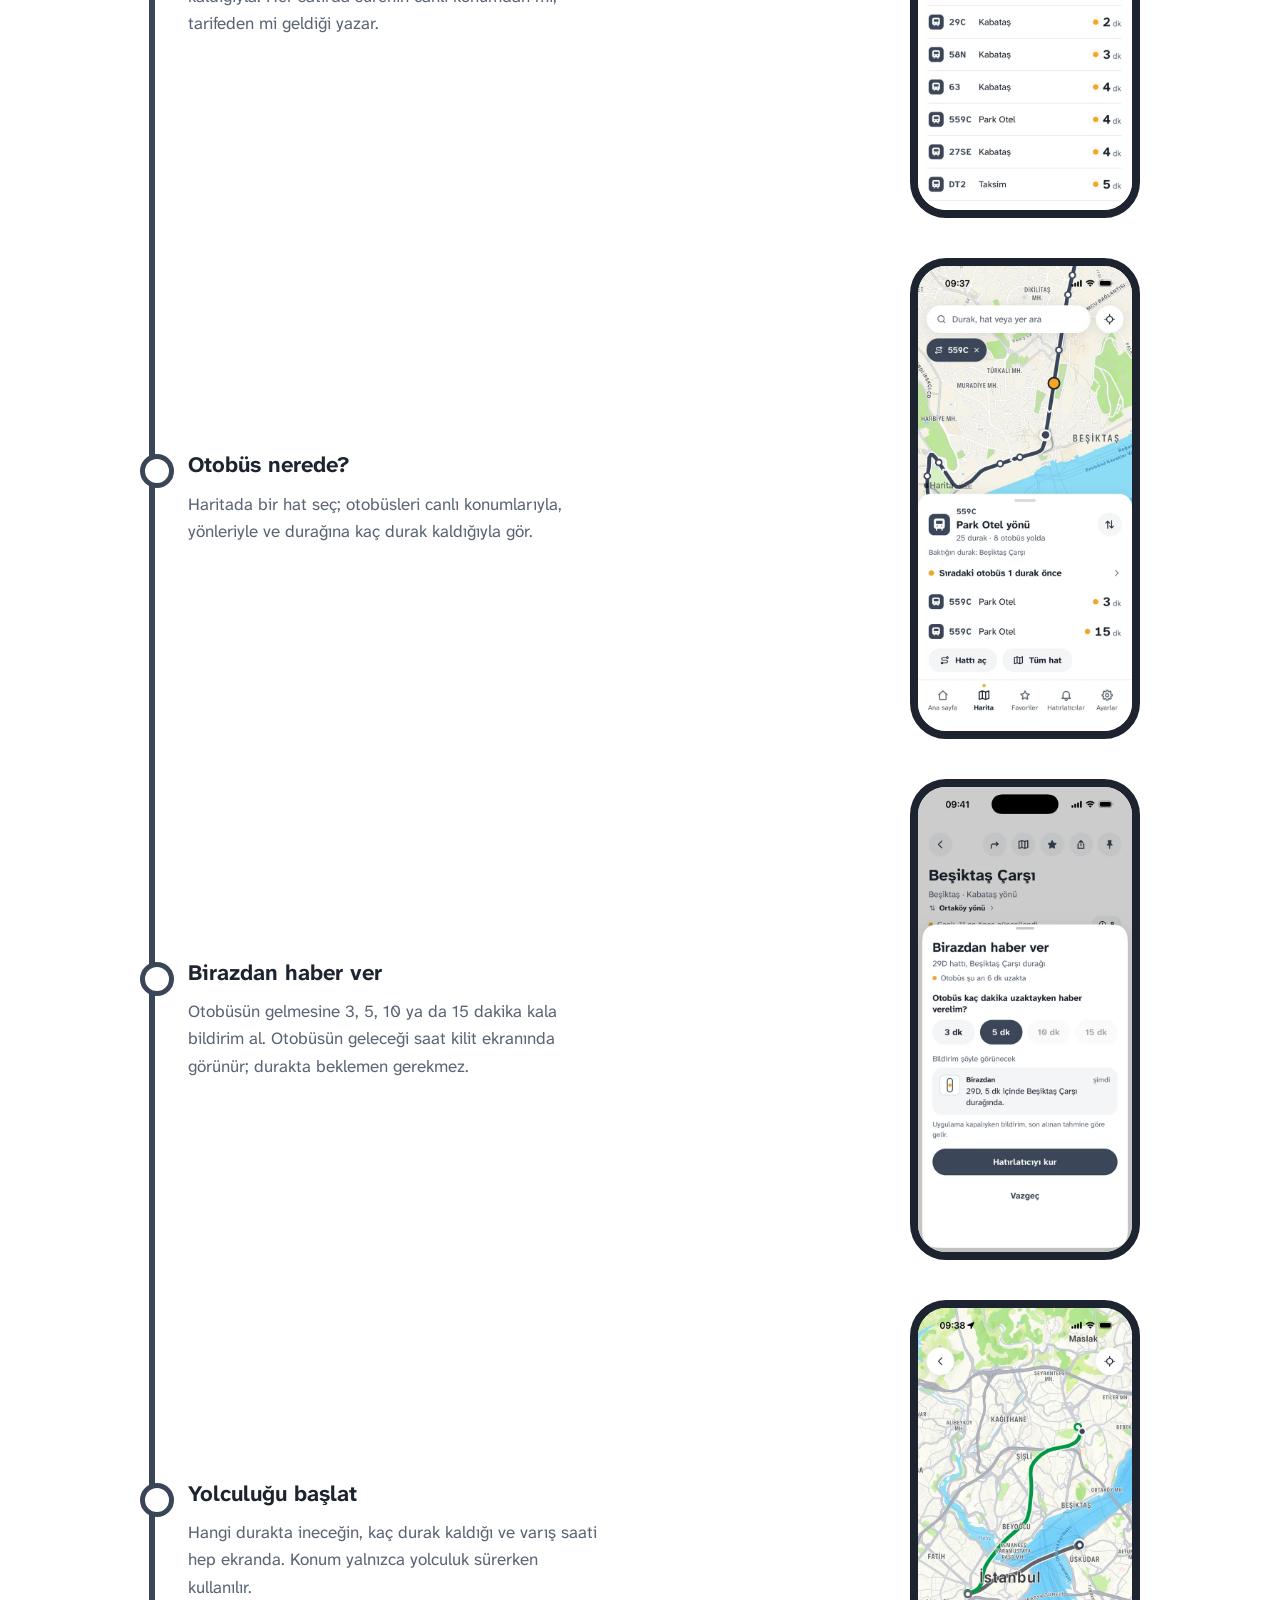
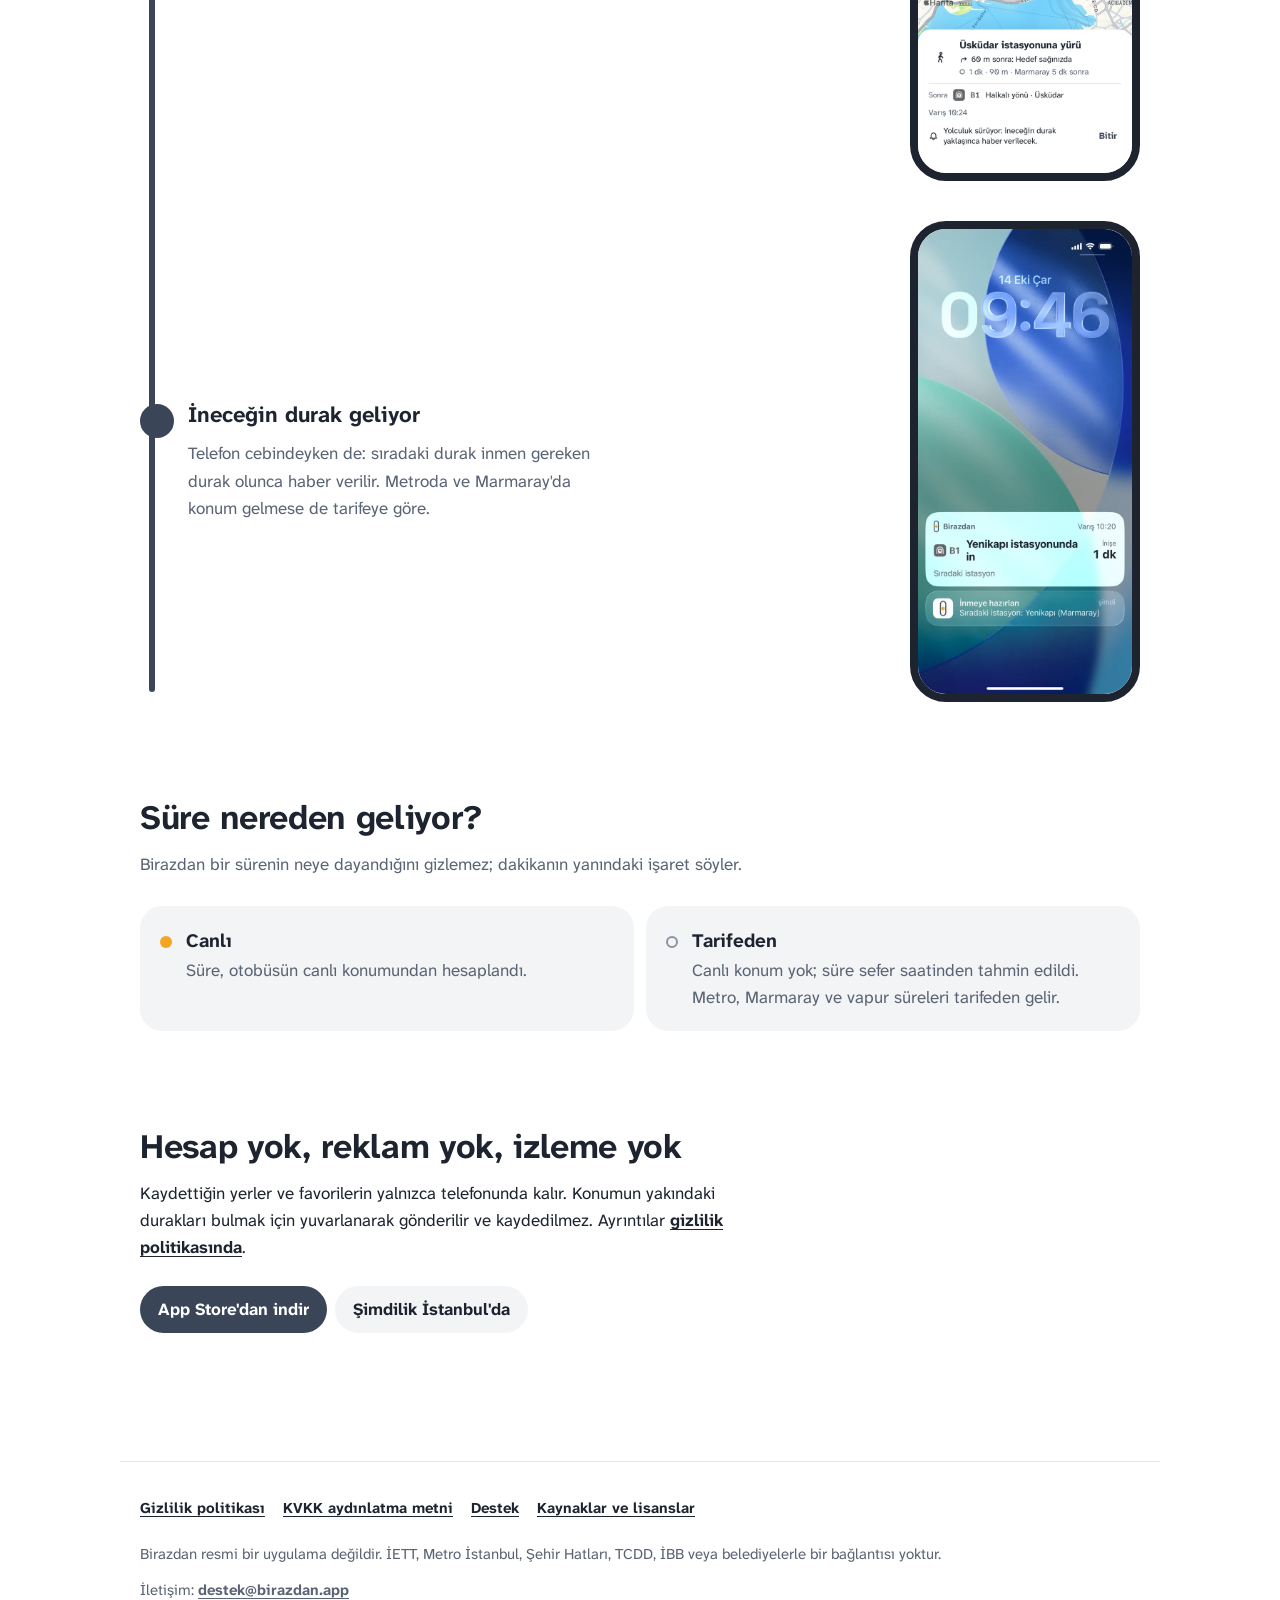
==== commit 7f5e654c: "Show lines as the app does, the new screens and where the bus is Lines by their transit icon and a p" ====
--- a/index.html
+++ b/index.html
@@ -57,7 +57,7 @@
               <h3>Nereye gideceğini sor</h3>
               <p>Otobüs, metrobüs, metro, tramvay, Marmaray ve vapurla; otobüs süreleri trafiğe göre. Gideceğin yeri durak, cadde, semt ya da adres yazarak bul.</p>
             </div>
-            <img src="img/yol-tarifi.webp" width="600" height="1304" loading="lazy" alt="Yol tarifi ekranı: konumundan işe üç seçenek, binilecek hatlar ve varış saatleri." />
+            <img src="img/yol-tarifi.webp" width="600" height="1304" loading="lazy" alt="Yol tarifi ekranı: Üsküdar'dan işe Marmaray ve M2, vapur ya da otobüsle seçenekler ve varış saatleri." />
           </li>
           <li>
             <div class="trip-text">
@@ -68,24 +68,31 @@
           </li>
           <li>
             <div class="trip-text">
+              <h3>Otobüs nerede?</h3>
+              <p>Haritada bir hat seç; otobüsleri canlı konumlarıyla, yönleriyle ve durağına kaç durak kaldığıyla gör.</p>
+            </div>
+            <img src="img/harita.webp" width="600" height="1304" loading="lazy" alt="Harita: 559C hattı seçili, sekiz otobüs yolda, sıradaki otobüs bir durak önce." />
+          </li>
+          <li>
+            <div class="trip-text">
               <h3>Birazdan haber ver</h3>
-              <p>Otobüsün gelmesine 3, 5, 10 ya da 15 dakika kala bildirim al. Süre kilit ekranında geri sayar; durakta beklemen gerekmez.</p>
+              <p>Otobüsün gelmesine 3, 5, 10 ya da 15 dakika kala bildirim al. Otobüsün geleceği saat kilit ekranında görünür; durakta beklemen gerekmez.</p>
             </div>
             <img src="img/hatirlatici.webp" width="600" height="1304" loading="lazy" alt="Birazdan haber ver paneli: kaç dakika kala haber verileceğinin seçimi ve bildirimin önizlemesi." />
           </li>
           <li>
             <div class="trip-text">
               <h3>Yolculuğu başlat</h3>
-              <p>Hangi durakta ineceğin ve kaç durak kaldığı hep ekranda. Konum yalnızca yolculuk sürerken kullanılır.</p>
+              <p>Hangi durakta ineceğin, kaç durak kaldığı ve varış saati hep ekranda. Konum yalnızca yolculuk sürerken kullanılır.</p>
             </div>
-            <img src="img/takip.webp" width="600" height="1304" loading="lazy" alt="Haritada takip ekranı: Üsküdar Sahil Yolu durağında in, üç durak kaldı." />
+            <img src="img/takip.webp" width="600" height="1304" loading="lazy" alt="Haritada takip ekranı: Üsküdar'dan Marmaray ve M2 ile yolculuk, sıradaki adım Üsküdar istasyonuna yürümek." />
           </li>
           <li>
             <div class="trip-text">
               <h3>İneceğin durak geliyor</h3>
-              <p>Telefon cebindeyken de: sıradaki durak inmen gereken durak olunca haber verilir.</p>
+              <p>Telefon cebindeyken de: sıradaki durak inmen gereken durak olunca haber verilir. Metroda ve Marmaray'da konum gelmese de tarifeye göre.</p>
             </div>
-            <img src="img/kilit.webp" width="600" height="1304" loading="lazy" alt="Kilit ekranı: canlı takipte sıradaki durak ve İnmeye hazırlan bildirimi." />
+            <img src="img/kilit.webp" width="600" height="1304" loading="lazy" alt="Kilit ekranı: canlı takipte Yenikapı istasyonunda in, inişe 1 dakika; İnmeye hazırlan bildirimi." />
           </li>
         </ol>
       </section>
@@ -132,6 +139,7 @@
       <p>İletişim: <a href="mailto:destek@birazdan.app">destek@birazdan.app</a></p>
     </footer>
 
+    <script src="lines.js" defer></script>
     <script src="live.js" defer></script>
   </body>
 </html>
--- a/style.css
+++ b/style.css
@@ -1,15 +1,23 @@
 /* Birazdan's colors and type, as in the app (see the app repo's CLAUDE.md, "Tasarım"). */
 
 @font-face {
-  font-family: "Atkinson Hyperlegible";
-  src: url("fonts/AtkinsonHyperlegible-Regular.ttf") format("truetype");
+  font-family: "Atkinson Hyperlegible Next";
+  src: url("fonts/AtkinsonHyperlegibleNext-Regular.ttf") format("truetype");
   font-weight: 400;
   font-display: swap;
 }
 
 @font-face {
-  font-family: "Atkinson Hyperlegible";
-  src: url("fonts/AtkinsonHyperlegible-Bold.ttf") format("truetype");
+  font-family: "Atkinson Hyperlegible Next";
+  src: url("fonts/AtkinsonHyperlegibleNext-Bold.ttf") format("truetype");
+  font-weight: 700;
+  font-display: swap;
+}
+
+/* Line codes and minutes: monospaced, so they line up and a countdown does not shift (as in the app). */
+@font-face {
+  font-family: "Atkinson Hyperlegible Mono";
+  src: url("fonts/AtkinsonHyperlegibleMono-Bold.ttf") format("truetype");
   font-weight: 700;
   font-display: swap;
 }
@@ -46,6 +54,11 @@
   box-sizing: border-box;
 }
 
+/* What a script shows later stays hidden until then, whatever its display. */
+[hidden] {
+  display: none !important;
+}
+
 html {
   -webkit-text-size-adjust: 100%;
 }
@@ -54,7 +67,7 @@
   margin: 0;
   background: var(--bg);
   color: var(--text);
-  font: 17px/1.6 "Atkinson Hyperlegible", system-ui, -apple-system, sans-serif;
+  font: 17px/1.6 "Atkinson Hyperlegible Next", system-ui, -apple-system, sans-serif;
 }
 
 main,
@@ -144,6 +157,10 @@
   font-weight: 700;
 }
 
+a.pill {
+  text-decoration: none;
+}
+
 /* The download link: the app's primary button (brand gray, full capsule). */
 .pill-primary {
   background: var(--brand);
@@ -358,15 +375,25 @@
   border-top: 0;
 }
 
-.badge {
-  min-width: 58px;
-  padding: 6px 12px;
-  border-radius: 999px;
-  background: var(--brand);
-  color: var(--on-brand);
-  font-weight: 700;
-  font-size: 16px;
-  text-align: center;
+/* A line: its icon and its code in plain letters (lines.js), the codes lined up in a column. */
+.line {
+  display: flex;
+  align-items: center;
+  gap: 10px;
+  min-width: 96px;
+}
+
+.line-icon {
+  flex: none;
+  width: 28px;
+  height: 28px;
+}
+
+.line-code {
+  color: var(--brand);
+  font-family: "Atkinson Hyperlegible Mono", ui-monospace, monospace;
+  font-weight: 700;
+  font-size: 17px;
 }
 
 .headsign {
@@ -388,6 +415,7 @@
 }
 
 .min {
+  font-family: "Atkinson Hyperlegible Mono", ui-monospace, monospace;
   font-size: 26px;
   font-weight: 700;
   line-height: 1;
